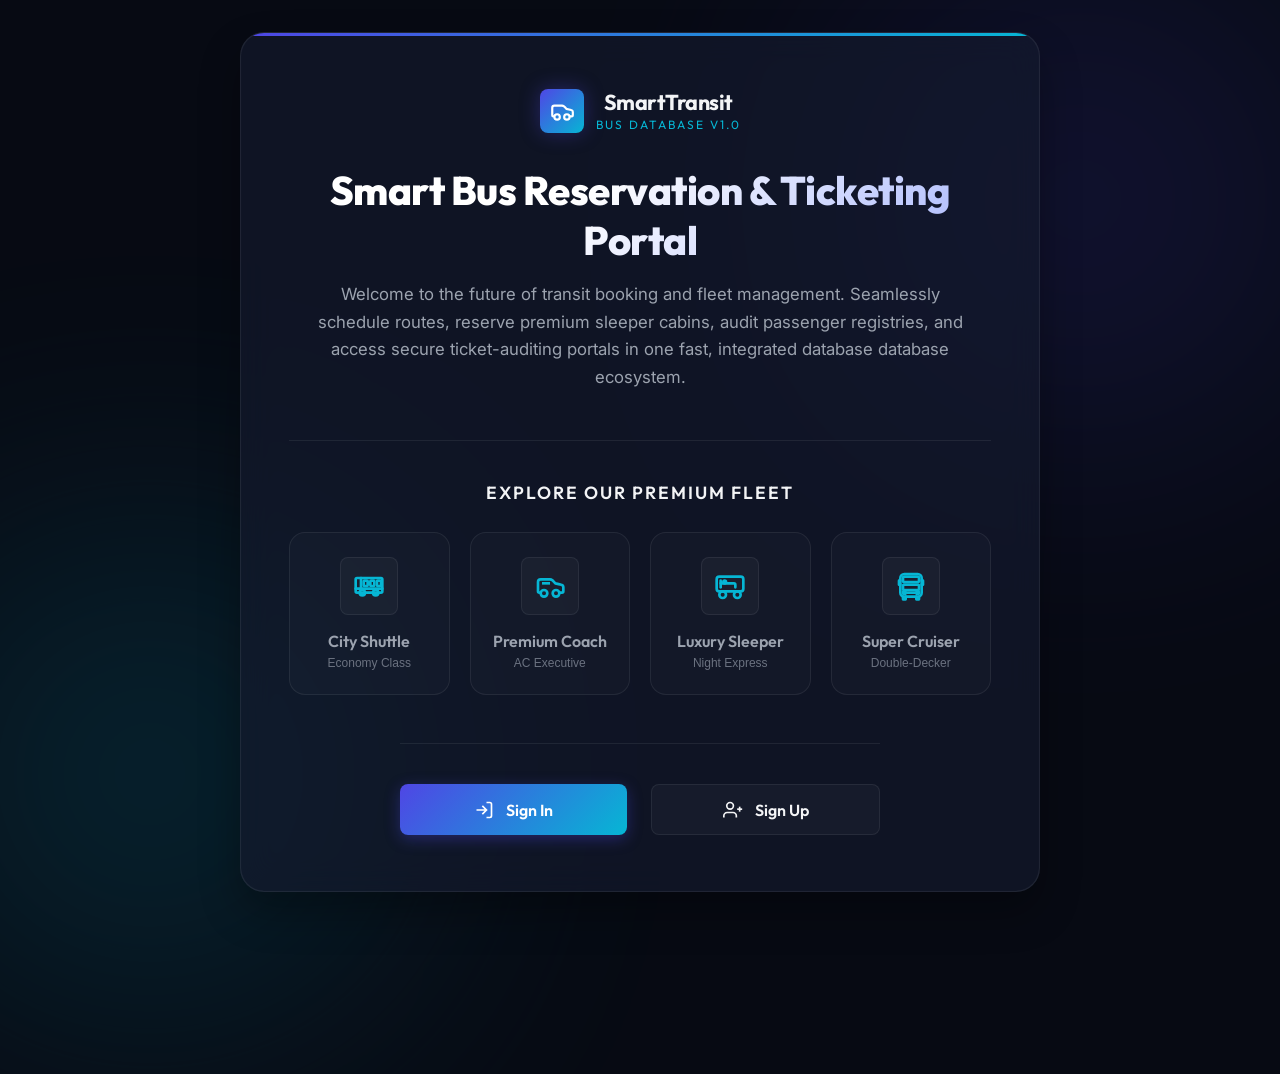
==== index.html @ b9de4e31 "Building Homepage" ====
<!DOCTYPE html>
<html lang="en">
<head>
  <meta charset="UTF-8">
  <meta name="viewport" content="width=device-width, initial-scale=1.0">
  <meta name="description" content="Database Systems Project: Smart Bus Ticketing and Reservation System. High-fidelity glassmorphic portal featuring real-time transit scheduler, fleet categorization, and user authentication modules.">
  <title>Smart Bus Ticketing & Reservation System</title>
  <link rel="stylesheet" href="styles.css">
</head>
<body>

  <div class="landing-wrapper">
    
    <!-- Main Landing Card Component -->
    <main class="landing-main">
      <section class="card landing-card">
        
        <div class="logo-container">
          <div class="logo-icon">
            <svg viewBox="0 0 24 24">
              <path d="M19 17h2c.6 0 1-.4 1-1v-3c0-.9-.7-1.7-1.5-1.9C18.7 10.6 16 10 16 10s-1.3-1.4-2.2-2.3c-.5-.4-1.1-.7-1.8-.7H5c-1.1 0-2 .9-2 2v7c0 .6.4 1 1 1h1"></path>
              <circle cx="7.5" cy="17.5" r="2.5"></circle>
              <circle cx="16.5" cy="17.5" r="2.5"></circle>
            </svg>
          </div>
          <div class="logo-text">
            SmartTransit
            <span>Bus Database v1.0</span>
          </div>
        </div>
        
        <h1 class="landing-title">Smart Bus Reservation & Ticketing Portal</h1>
        
        <p class="landing-intro">
          Welcome to the future of transit booking and fleet management. Seamlessly schedule routes, reserve premium sleeper cabins, audit passenger registries, and access secure ticket-auditing portals in one fast, integrated database database ecosystem.
        </p>

        <!-- Dynamic Fleet Categories Selector -->
        <div class="fleet-section">
          <h3 class="fleet-heading">Explore Our Premium Fleet</h3>
          
          <div class="fleet-grid">
            
            <!-- Bus Category 1 -->
            <button class="bus-card" id="busCardCity" data-tier="City Shuttle">
              <div class="bus-card-icon">
                <svg viewBox="0 0 24 24" fill="none" stroke="currentColor" stroke-width="2" stroke-linecap="round" stroke-linejoin="round">
                  <path d="M3 6h18a1 1 0 0 1 1 1v9a1 1 0 0 1-1 1H3a1 1 0 0 1-1-1V7a1 1 0 0 1 1-1z"></path>
                  <line x1="6" y1="6" x2="6" y2="13"></line>
                  <rect x="8" y="8" width="3" height="4" rx="0.5"></rect>
                  <rect x="13" y="8" width="3" height="4" rx="0.5"></rect>
                  <rect x="18" y="8" width="3" height="4" rx="0.5"></rect>
                  <circle cx="7" cy="17" r="2"></circle>
                  <circle cx="17" cy="17" r="2"></circle>
                  <line x1="2" y1="14" x2="22" y2="14"></line>
                </svg>
              </div>
              <div class="bus-card-details">
                <span class="bus-card-title">City Shuttle</span>
                <span class="bus-card-tag">Economy Class</span>
              </div>
            </button>

            <!-- Bus Category 2 -->
            <button class="bus-card" id="busCardExpress" data-tier="Premium Coach">
              <div class="bus-card-icon">
                <svg viewBox="0 0 24 24" fill="none" stroke="currentColor" stroke-width="2">
                  <path d="M19 17h2c.6 0 1-.4 1-1v-3c0-.9-.7-1.7-1.5-1.9C18.7 10.6 16 10 16 10s-1.3-1.4-2.2-2.3c-.5-.4-1.1-.7-1.8-.7H5c-1.1 0-2 .9-2 2v7c0 .6.4 1 1 1h1"></path>
                  <circle cx="7.5" cy="17.5" r="2.5"></circle>
                  <circle cx="16.5" cy="17.5" r="2.5"></circle>
                  <line x1="6" y1="10" x2="12" y2="10"></line>
                </svg>
              </div>
              <div class="bus-card-details">
                <span class="bus-card-title">Premium Coach</span>
                <span class="bus-card-tag">AC Executive</span>
              </div>
            </button>

            <!-- Bus Category 3 -->
            <button class="bus-card" id="busCardSleeper" data-tier="Luxury Sleeper">
              <div class="bus-card-icon">
                <svg viewBox="0 0 24 24" fill="none" stroke="currentColor" stroke-width="2" stroke-linecap="round" stroke-linejoin="round">
                  <!-- Outer Bus Frame -->
                  <rect x="2" y="5" width="20" height="11" rx="2"></rect>
                  <!-- Bed structure inside the coach -->
                  <path d="M5 8v5"></path>
                  <path d="M5 10h10a1 1 0 0 1 1 1v2"></path>
                  <circle cx="8" cy="9" r="1"></circle>
                  <!-- Wheels aligned to bottom border -->
                  <circle cx="6.5" cy="18.5" r="2.5"></circle>
                  <circle cx="17.5" cy="18.5" r="2.5"></circle>
                </svg>
              </div>
              <div class="bus-card-details">
                <span class="bus-card-title">Luxury Sleeper</span>
                <span class="bus-card-tag">Night Express</span>
              </div>
            </button>

            <!-- Bus Category 4 -->
            <button class="bus-card" id="busCardCruiser" data-tier="Super Cruiser">
              <div class="bus-card-icon">
                <svg viewBox="0 0 24 24" fill="none" stroke="currentColor" stroke-width="2" stroke-linecap="round" stroke-linejoin="round">
                  <!-- Tall outer frame (bus shape) -->
                  <rect x="4" y="3" width="16" height="17" rx="3"></rect>
                  <!-- Upper Windshield -->
                  <rect x="6" y="5" width="12" height="4" rx="1"></rect>
                  <!-- Lower Windshield -->
                  <rect x="6" y="11" width="12" height="4" rx="1"></rect>
                  <!-- Grille / Logo space -->
                  <line x1="9" y1="17" x2="15" y2="17"></line>
                  <!-- Headlights -->
                  <circle cx="7" cy="17" r="1"></circle>
                  <circle cx="17" cy="17" r="1"></circle>
                  <!-- Side Mirrors -->
                  <path d="M4 8H3v3h1"></path>
                  <path d="M20 8h1v3h-1"></path>
                  <!-- Bottom Wheels/Supports -->
                  <path d="M6 20v2h2v-2"></path>
                  <path d="M16 20v2h2v-2"></path>
                </svg>
              </div>
              <div class="bus-card-details">
                <span class="bus-card-title">Super Cruiser</span>
                <span class="bus-card-tag">Double-Decker</span>
              </div>
            </button>

          </div>
        </div>

        <!-- Call to Action Buttons for Authentication -->
        <div class="landing-actions">
          <button id="signInBtn" class="action-btn btn-primary">
            <svg viewBox="0 0 24 24" width="20" height="20" stroke="currentColor" stroke-width="2" fill="none">
              <path d="M15 3h4a2 2 0 0 1 2 2v14a2 2 0 0 1-2 2h-4M10 17l5-5-5-5M15 12H3"></path>
            </svg>
            Sign In
          </button>
          <button id="signUpBtn" class="action-btn btn-secondary">
            <svg viewBox="0 0 24 24" width="20" height="20" stroke="currentColor" stroke-width="2" fill="none">
              <path d="M16 21v-2a4 4 0 0 0-4-4H5a4 4 0 0 0-4 4v2"></path>
              <circle cx="8.5" cy="7" r="4"></circle>
              <line x1="20" y1="8" x2="20" y2="14"></line>
              <line x1="17" y1="11" x2="23" y2="11"></line>
            </svg>
            Sign Up
          </button>
        </div>

      </section>
    </main>

  </div>

  <!-- Toast Notification Wrapper -->
  <div id="toast" class="toast" role="alert" aria-live="assertive">
    <div class="toast-icon"></div>
    <div id="toastMessage" class="toast-message">Portal Alert</div>
  </div>

  <script src="app.js"></script>
</body>
</html>
---- styles.css ----
@import url('https://fonts.googleapis.com/css2?family=Inter:wght@300;400;500;600;700&family=Outfit:wght@400;500;600;700;800&display=swap');

:root {
  /* Colors */
  --bg-primary: #070a13;
  --bg-secondary: #0d1224;
  --bg-card: rgba(20, 27, 47, 0.65);
  --bg-card-hover: rgba(29, 38, 64, 0.85);
  --border-color: rgba(255, 255, 255, 0.07);
  --border-color-active: rgba(99, 102, 241, 0.4);
  
  --accent-primary: #4f46e5; /* Indigo */
  --accent-secondary: #06b6d4; /* Cyan */
  --accent-gradient: linear-gradient(135deg, #4f46e5 0%, #06b6d4 100%);
  --accent-glow: rgba(79, 70, 229, 0.35);
  --accent-secondary-glow: rgba(6, 182, 212, 0.3);
  
  --text-primary: #f3f4f6;
  --text-secondary: #9ca3af;
  --text-muted: #6b7280;
  
  --success: #10b981;
  --warning: #f59e0b;
  --danger: #ef4444;
  
  /* Fonts */
  --font-header: 'Outfit', sans-serif;
  --font-body: 'Inter', sans-serif;
  
  /* Layout */
  --border-radius-sm: 8px;
  --border-radius-md: 16px;
  --border-radius-lg: 24px;
  
  /* Transitions */
  --transition-fast: 0.2s cubic-bezier(0.4, 0, 0.2, 1);
  --transition-normal: 0.3s cubic-bezier(0.4, 0, 0.2, 1);
}

* {
  margin: 0;
  padding: 0;
  box-sizing: border-box;
  scrollbar-width: thin;
  scrollbar-color: rgba(255, 255, 255, 0.15) transparent;
}

/* Scrollbar styles */
::-webkit-scrollbar {
  width: 6px;
  height: 6px;
}
::-webkit-scrollbar-track {
  background: transparent;
}
::-webkit-scrollbar-thumb {
  background: rgba(255, 255, 255, 0.15);
  border-radius: 10px;
}
::-webkit-scrollbar-thumb:hover {
  background: rgba(255, 255, 255, 0.3);
}

body {
  font-family: var(--font-body);
  background-color: var(--bg-primary);
  color: var(--text-primary);
  min-height: 100vh;
  overflow-x: hidden;
  position: relative;
}

/* Background Gradients */
body::before, body::after {
  content: '';
  position: absolute;
  width: 600px;
  height: 600px;
  border-radius: 50%;
  z-index: -1;
  filter: blur(140px);
  pointer-events: none;
  opacity: 0.35;
}
body::before {
  top: -100px;
  right: -100px;
  background: radial-gradient(circle, var(--accent-primary) 0%, rgba(0,0,0,0) 70%);
}
body::after {
  bottom: -150px;
  left: -150px;
  background: radial-gradient(circle, var(--accent-secondary) 0%, rgba(0,0,0,0) 70%);
}

/* Landing Page Layout */
.landing-wrapper {
  min-height: 100vh;
  display: flex;
  flex-direction: column;
  align-items: center;
  justify-content: center;
  padding: 2rem;
  position: relative;
  z-index: 10;
  max-width: 1200px;
  margin: 0 auto;
  width: 100%;
}

/* Logo Design */
.logo-container {
  display: flex;
  align-items: center;
  gap: 0.75rem;
}

.landing-card .logo-container {
  margin-bottom: 2rem;
}

.logo-icon {
  width: 44px;
  height: 44px;
  background: var(--accent-gradient);
  border-radius: var(--border-radius-sm);
  display: flex;
  align-items: center;
  justify-content: center;
  box-shadow: 0 0 20px var(--accent-glow);
}

.logo-icon svg {
  width: 26px;
  height: 26px;
  fill: none;
  stroke: #fff;
  stroke-width: 2;
}

.logo-text {
  font-family: var(--font-header);
  font-weight: 700;
  font-size: 1.35rem;
  letter-spacing: -0.5px;
  line-height: 1.2;
}

.logo-text span {
  display: block;
  font-size: 0.75rem;
  font-weight: 400;
  color: var(--accent-secondary);
  text-transform: uppercase;
  letter-spacing: 2px;
  margin-top: 2px;
}

/* Main Landing Container */
.landing-main {
  width: 100%;
  max-width: 800px;
}

.landing-card {
  background: var(--bg-card);
  backdrop-filter: blur(16px);
  -webkit-backdrop-filter: blur(16px);
  border: 1px solid var(--border-color);
  border-radius: var(--border-radius-lg);
  padding: 3.5rem 3rem;
  transition: var(--transition-normal);
  display: flex;
  flex-direction: column;
  align-items: center;
  text-align: center;
  position: relative;
  overflow: hidden;
  box-shadow: 0 20px 40px rgba(0, 0, 0, 0.3), inset 0 0 1px rgba(255, 255, 255, 0.1);
}

.landing-card:hover {
  border-color: var(--border-color-active);
  box-shadow: 0 25px 50px rgba(0, 0, 0, 0.4), 0 0 40px rgba(79, 70, 229, 0.08);
}

.landing-card::before {
  content: '';
  position: absolute;
  top: 0;
  left: 0;
  right: 0;
  height: 3px;
  background: var(--accent-gradient);
}

.landing-title {
  font-family: var(--font-header);
  font-size: 2.5rem;
  font-weight: 800;
  margin-bottom: 1rem;
  line-height: 1.25;
  letter-spacing: -0.5px;
  background: linear-gradient(135deg, #ffffff 40%, #a5b4fc 100%);
  -webkit-background-clip: text;
  -webkit-text-fill-color: transparent;
}

.landing-intro {
  color: var(--text-secondary);
  font-size: 1.05rem;
  line-height: 1.65;
  margin-bottom: 3rem;
  max-width: 660px;
}

/* Fleet Categories Section */
.fleet-section {
  width: 100%;
  margin-bottom: 3rem;
  border-top: 1px solid var(--border-color);
  padding-top: 2.5rem;
}

.fleet-heading {
  font-family: var(--font-header);
  font-size: 1.1rem;
  font-weight: 600;
  color: var(--text-primary);
  text-transform: uppercase;
  letter-spacing: 2px;
  margin-bottom: 1.75rem;
}

.fleet-grid {
  display: grid;
  grid-template-columns: repeat(4, 1fr);
  gap: 1.25rem;
  width: 100%;
}

/* Fleet Cards */
.bus-card {
  background: rgba(255, 255, 255, 0.02);
  border: 1px solid var(--border-color);
  border-radius: var(--border-radius-md);
  padding: 1.5rem 1rem;
  display: flex;
  flex-direction: column;
  align-items: center;
  gap: 1rem;
  cursor: pointer;
  transition: all 0.3s cubic-bezier(0.4, 0, 0.2, 1);
  color: var(--text-secondary);
  outline: none;
  text-align: center;
  position: relative;
  width: 100%;
}

.bus-card:hover {
  background: rgba(79, 70, 229, 0.05);
  border-color: var(--border-color-active);
  color: var(--text-primary);
  transform: translateY(-4px);
  box-shadow: 0 10px 25px rgba(0, 0, 0, 0.2), 0 0 20px rgba(79, 70, 229, 0.08);
}

.bus-card.active {
  background: rgba(79, 70, 229, 0.12);
  border-color: var(--accent-secondary);
  color: #fff;
  transform: translateY(-4px);
  box-shadow: 0 10px 25px rgba(0, 0, 0, 0.3), 0 0 25px rgba(6, 182, 212, 0.15);
}

.bus-card-icon {
  width: 58px;
  height: 58px;
  border-radius: var(--border-radius-sm);
  background: rgba(255, 255, 255, 0.03);
  display: flex;
  align-items: center;
  justify-content: center;
  color: var(--accent-secondary);
  transition: all 0.3s ease;
  border: 1px solid var(--border-color);
}

.bus-card-icon svg {
  width: 32px;
  height: 32px;
  transition: transform 0.3s cubic-bezier(0.34, 1.56, 0.64, 1), color 0.3s ease, filter 0.3s ease;
}

.bus-card:hover .bus-card-icon svg,
.bus-card.active .bus-card-icon svg {
  transform: translateY(-2px);
  filter: drop-shadow(0 0 5px rgba(255, 255, 255, 0.6));
}

.bus-card:hover .bus-card-icon,
.bus-card.active .bus-card-icon {
  background: var(--accent-gradient);
  color: #fff;
  border-color: transparent;
  box-shadow: 0 0 15px var(--accent-glow);
}

.bus-card-details {
  display: flex;
  flex-direction: column;
  gap: 0.35rem;
}

.bus-card-title {
  font-family: var(--font-header);
  font-weight: 600;
  font-size: 1rem;
}

.bus-card-tag {
  font-size: 0.75rem;
  color: var(--text-muted);
  font-weight: 500;
  transition: color 0.3s ease;
}

.bus-card:hover .bus-card-tag {
  color: var(--text-secondary);
}

.bus-card.active .bus-card-tag {
  color: var(--accent-secondary);
}

/* Action Authentication Buttons */
.landing-actions {
  display: flex;
  gap: 1.5rem;
  width: 100%;
  max-width: 480px;
  justify-content: center;
  border-top: 1px solid var(--border-color);
  padding-top: 2.5rem;
}

.action-btn {
  flex: 1;
  display: flex;
  align-items: center;
  justify-content: center;
  gap: 0.75rem;
  padding: 0.9rem 1.75rem;
  border-radius: var(--border-radius-sm);
  font-family: var(--font-header);
  font-weight: 600;
  font-size: 1rem;
  cursor: pointer;
  transition: all 0.2s cubic-bezier(0.4, 0, 0.2, 1);
  outline: none;
}

.action-btn svg {
  transition: transform 0.2s ease;
}

.action-btn:hover svg {
  transform: translateX(3px);
}

.btn-primary {
  background: var(--accent-gradient);
  border: none;
  color: #fff;
  box-shadow: 0 4px 15px var(--accent-glow);
}

.btn-primary:hover {
  transform: translateY(-2px);
  box-shadow: 0 8px 25px rgba(79, 70, 229, 0.45);
  filter: brightness(1.15);
}

.btn-primary:active {
  transform: translateY(0);
}

.btn-secondary {
  background: rgba(255, 255, 255, 0.03);
  border: 1px solid var(--border-color);
  color: var(--text-primary);
}

.btn-secondary:hover {
  background: rgba(255, 255, 255, 0.08);
  border-color: var(--border-color-active);
  transform: translateY(-2px);
  box-shadow: 0 8px 25px rgba(255, 255, 255, 0.03);
}

.btn-secondary:active {
  transform: translateY(0);
}

/* Toast Notification styling (Retained) */
.toast {
  position: fixed;
  bottom: 2rem;
  right: 2rem;
  background: rgba(13, 18, 36, 0.95);
  border-left: 4px solid var(--success);
  border-top: 1px solid var(--border-color);
  border-right: 1px solid var(--border-color);
  border-bottom: 1px solid var(--border-color);
  padding: 1rem 1.5rem;
  border-radius: var(--border-radius-sm);
  box-shadow: 0 10px 30px rgba(0, 0, 0, 0.3);
  display: flex;
  align-items: center;
  gap: 0.75rem;
  transform: translateY(100px);
  opacity: 0;
  transition: all 0.4s cubic-bezier(0.175, 0.885, 0.32, 1.275);
  z-index: 2000;
}

.toast.show {
  transform: translateY(0);
  opacity: 1;
}

.toast-icon {
  color: var(--success);
}

.toast-message {
  font-size: 0.85rem;
  font-weight: 500;
}

/* Responsive Styles */
@media (max-width: 768px) {
  .landing-wrapper {
    padding: 1.5rem 1rem;
  }
  
  .landing-card {
    padding: 2.5rem 1.5rem;
  }
  
  .landing-title {
    font-size: 2rem;
  }
  
  .fleet-grid {
    grid-template-columns: repeat(2, 1fr);
    gap: 1rem;
  }
  
  .landing-actions {
    flex-direction: column;
    gap: 1rem;
    max-width: 100%;
    padding-top: 2rem;
  }
  
  .action-btn {
    width: 100%;
  }
}

@media (max-width: 480px) {
  .fleet-grid {
    grid-template-columns: 1fr;
  }
}
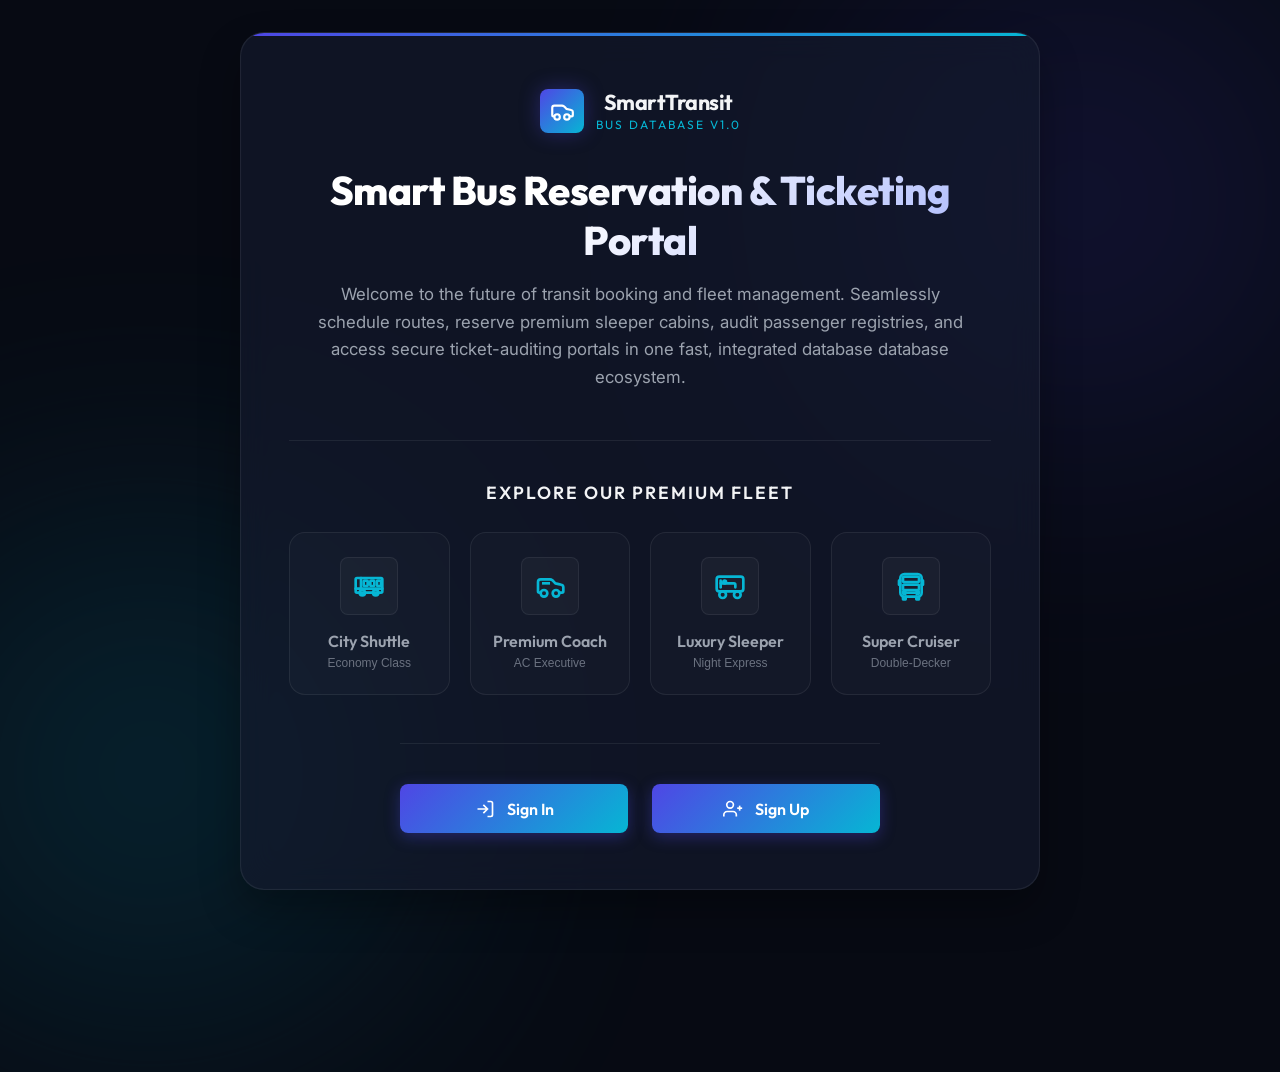
==== commit 0b4de2dc: "Adding Sign Up Section" ====
--- a/index.html
+++ b/index.html
@@ -5,7 +5,7 @@
   <meta name="viewport" content="width=device-width, initial-scale=1.0">
   <meta name="description" content="Database Systems Project: Smart Bus Ticketing and Reservation System. High-fidelity glassmorphic portal featuring real-time transit scheduler, fleet categorization, and user authentication modules.">
   <title>Smart Bus Ticketing & Reservation System</title>
-  <link rel="stylesheet" href="styles.css">
+  <link rel="stylesheet" href="styles.css?v=2">
 </head>
 <body>
 
@@ -138,7 +138,7 @@
             </svg>
             Sign In
           </button>
-          <button id="signUpBtn" class="action-btn btn-secondary">
+          <button id="signUpBtn" class="action-btn btn-primary">
             <svg viewBox="0 0 24 24" width="20" height="20" stroke="currentColor" stroke-width="2" fill="none">
               <path d="M16 21v-2a4 4 0 0 0-4-4H5a4 4 0 0 0-4 4v2"></path>
               <circle cx="8.5" cy="7" r="4"></circle>
--- a/styles.css
+++ b/styles.css
@@ -369,21 +369,25 @@
   transform: translateX(3px);
 }
 
-.btn-primary {
+.btn-primary, #signInBtn, #signUpBtn {
   background: var(--accent-gradient);
   border: none;
   color: #fff;
   box-shadow: 0 4px 15px var(--accent-glow);
 }
 
-.btn-primary:hover {
+.btn-primary:hover, #signInBtn:hover, #signUpBtn:hover {
   transform: translateY(-2px);
   box-shadow: 0 8px 25px rgba(79, 70, 229, 0.45);
   filter: brightness(1.15);
 }
 
-.btn-primary:active {
-  transform: translateY(0);
+.btn-primary:active, #signInBtn:active, #signUpBtn:active {
+  transform: translateY(1px) scale(0.97);
+  background: linear-gradient(135deg, #06b6d4 0%, #38bdf8 100%); /* Light blue / cyan gradient */
+  box-shadow: 0 2px 10px rgba(6, 182, 212, 0.6), 0 0 20px rgba(6, 182, 212, 0.4);
+  filter: brightness(1.2);
+  transition: all 0.05s ease;
 }
 
 .btn-secondary {
@@ -407,7 +411,8 @@
 .toast {
   position: fixed;
   bottom: 2rem;
-  right: 2rem;
+  left: 50%;
+  transform: translate(-50%, 100px);
   background: rgba(13, 18, 36, 0.95);
   border-left: 4px solid var(--success);
   border-top: 1px solid var(--border-color);
@@ -419,14 +424,13 @@
   display: flex;
   align-items: center;
   gap: 0.75rem;
-  transform: translateY(100px);
   opacity: 0;
   transition: all 0.4s cubic-bezier(0.175, 0.885, 0.32, 1.275);
   z-index: 2000;
 }
 
 .toast.show {
-  transform: translateY(0);
+  transform: translate(-50%, 0);
   opacity: 1;
 }
 
@@ -475,3 +479,302 @@
     grid-template-columns: 1fr;
   }
 }
+
+/* ==========================================================================
+   Signup Page Styles
+   ========================================================================== */
+
+/* Background Canvas */
+.bg-canvas {
+  position: fixed;
+  top: 0;
+  left: 0;
+  width: 100%;
+  height: 100%;
+  z-index: -2;
+  pointer-events: none;
+  background-color: var(--bg-primary);
+}
+
+/* Floating Tech Decorations */
+.tech-decorations {
+  position: fixed;
+  top: 0;
+  left: 0;
+  width: 100%;
+  height: 100%;
+  z-index: -1;
+  pointer-events: none;
+  overflow: hidden;
+}
+
+.floating-icon {
+  position: absolute;
+  color: var(--accent-secondary);
+  opacity: 0.08;
+  animation: float-slow 15s infinite alternate ease-in-out;
+  pointer-events: none;
+}
+
+.floating-icon.gear {
+  animation-duration: 20s;
+  color: var(--accent-secondary);
+}
+
+.floating-icon.chip {
+  animation-duration: 25s;
+  animation-name: float-slow-reverse;
+  color: var(--accent-primary);
+}
+
+.floating-icon.robot {
+  animation-duration: 18s;
+  color: var(--accent-secondary);
+}
+
+.floating-icon.arrow {
+  animation-duration: 22s;
+  animation-name: float-slow-reverse;
+  color: var(--warning);
+}
+
+.floating-icon.mobile {
+  animation-duration: 24s;
+  color: var(--success);
+}
+
+.floating-binary {
+  position: absolute;
+  font-family: var(--font-header);
+  font-weight: 700;
+  font-size: 1.1rem;
+  user-select: none;
+  opacity: 0.15;
+  animation: float-binary 12s infinite alternate ease-in-out;
+}
+
+/* Signup Form Card Layout */
+.signup-wrapper {
+  min-height: 100vh;
+  display: flex;
+  flex-direction: column;
+  align-items: center;
+  justify-content: center;
+  padding: 3rem 1.5rem;
+  position: relative;
+  z-index: 10;
+  max-width: 540px;
+  margin: 0 auto;
+  width: 100%;
+}
+
+.signup-main {
+  width: 100%;
+}
+
+.signup-card {
+  padding: 3rem 2.5rem;
+  width: 100%;
+  text-align: left;
+}
+
+.signup-card .logo-container {
+  align-self: center;
+  margin-bottom: 1.5rem;
+}
+
+.signup-title {
+  font-family: var(--font-header);
+  font-size: 2.3rem;
+  font-weight: 800;
+  margin-bottom: 2rem;
+  line-height: 1.25;
+  letter-spacing: -0.5px;
+  text-align: center;
+  background: var(--accent-gradient);
+  -webkit-background-clip: text;
+  -webkit-text-fill-color: transparent;
+  width: 100%;
+  display: inline-flex;
+  align-items: center;
+  justify-content: center;
+  gap: 0.75rem;
+}
+
+.signup-title svg.header-icon {
+  stroke: var(--accent-secondary) !important;
+  flex-shrink: 0;
+}
+
+/* Signup Inputs Arranged Like the Image Mockup */
+.signup-form {
+  width: 100%;
+  display: flex;
+  flex-direction: column;
+  gap: 1rem;
+}
+
+.signup-form .form-group {
+  position: relative;
+  width: 100%;
+}
+
+.signup-form .form-input {
+  width: 100%;
+  height: 52px;
+  background: rgba(13, 18, 36, 0.7);
+  border: 1px solid var(--border-color);
+  border-radius: var(--border-radius-sm);
+  padding: 0 1.25rem;
+  color: var(--text-primary);
+  font-family: var(--font-body);
+  font-size: 0.95rem;
+  outline: none;
+  transition: all 0.25s cubic-bezier(0.4, 0, 0.2, 1);
+  box-shadow: inset 0 2px 4px rgba(0, 0, 0, 0.2);
+}
+
+/* Placeholder styles mapping to mockup image font colors */
+.signup-form .form-input::placeholder {
+  color: #9ca3af; /* Increased placeholder contrast */
+  font-family: var(--font-body);
+  opacity: 1;
+}
+
+.signup-form .form-input:focus {
+  background: rgba(20, 27, 47, 0.9);
+  border-color: var(--border-color-active);
+  box-shadow: 0 0 0 2px rgba(99, 102, 241, 0.15), inset 0 1px 2px rgba(0, 0, 0, 0.2);
+}
+
+/* Special Password Input Wrapper */
+.signup-form .password-group {
+  position: relative;
+}
+
+.signup-form .password-group .form-input {
+  padding-right: 3.25rem;
+}
+
+.signup-form .password-toggle-btn {
+  position: absolute;
+  right: 1.15rem;
+  top: 50%;
+  transform: translateY(-50%);
+  background: none;
+  border: none;
+  color: #9ca3af;
+  cursor: pointer;
+  display: flex;
+  align-items: center;
+  justify-content: center;
+  outline: none;
+  transition: color var(--transition-fast);
+  padding: 4px;
+}
+
+.signup-form .password-toggle-btn:hover {
+  color: var(--accent-secondary);
+}
+
+.signup-form .password-toggle-btn svg {
+  pointer-events: none;
+}
+
+/* Buttons actions */
+.signup-actions {
+  display: flex;
+  flex-direction: column;
+  gap: 1rem;
+  margin-top: 1.5rem;
+  width: 100%;
+}
+
+.signup-actions .action-btn {
+  width: 100%;
+  height: 50px;
+  justify-content: center;
+}
+
+.signup-actions .action-btn.btn-secondary {
+  text-decoration: none;
+  display: inline-flex;
+  line-height: 50px;
+  padding: 0;
+}
+
+/* Switch link styling */
+.auth-redirect {
+  margin-top: 2rem;
+  font-size: 0.9rem;
+  color: var(--text-secondary);
+  text-align: center;
+  width: 100%;
+}
+
+.link-btn {
+  background: none;
+  border: none;
+  color: var(--accent-secondary);
+  font-family: var(--font-header);
+  font-weight: 600;
+  cursor: pointer;
+  outline: none;
+  transition: color var(--transition-fast);
+  font-size: 0.9rem;
+  padding: 0 4px;
+  text-decoration: underline;
+}
+
+.link-btn:hover {
+  color: #22d3ee;
+}
+
+/* Animations */
+@keyframes float-slow {
+  0% {
+    transform: translateY(0) rotate(0deg);
+  }
+  100% {
+    transform: translateY(-20px) rotate(15deg);
+  }
+}
+
+@keyframes float-slow-reverse {
+  0% {
+    transform: translateY(0) rotate(0deg);
+  }
+  100% {
+    transform: translateY(20px) rotate(-15deg);
+  }
+}
+
+@keyframes float-binary {
+  0% {
+    transform: translate(0, 0) scale(1);
+    opacity: 0.1;
+  }
+  50% {
+    opacity: 0.3;
+  }
+  100% {
+    transform: translate(10px, -15px) scale(1.1);
+    opacity: 0.1;
+  }
+}
+
+/* Responsive updates for signup page */
+@media (max-width: 576px) {
+  .signup-wrapper {
+    padding: 1.5rem 1rem;
+  }
+
+  .signup-card {
+    padding: 2.5rem 1.5rem;
+  }
+
+  .signup-title {
+    font-size: 1.85rem;
+  }
+}
+
